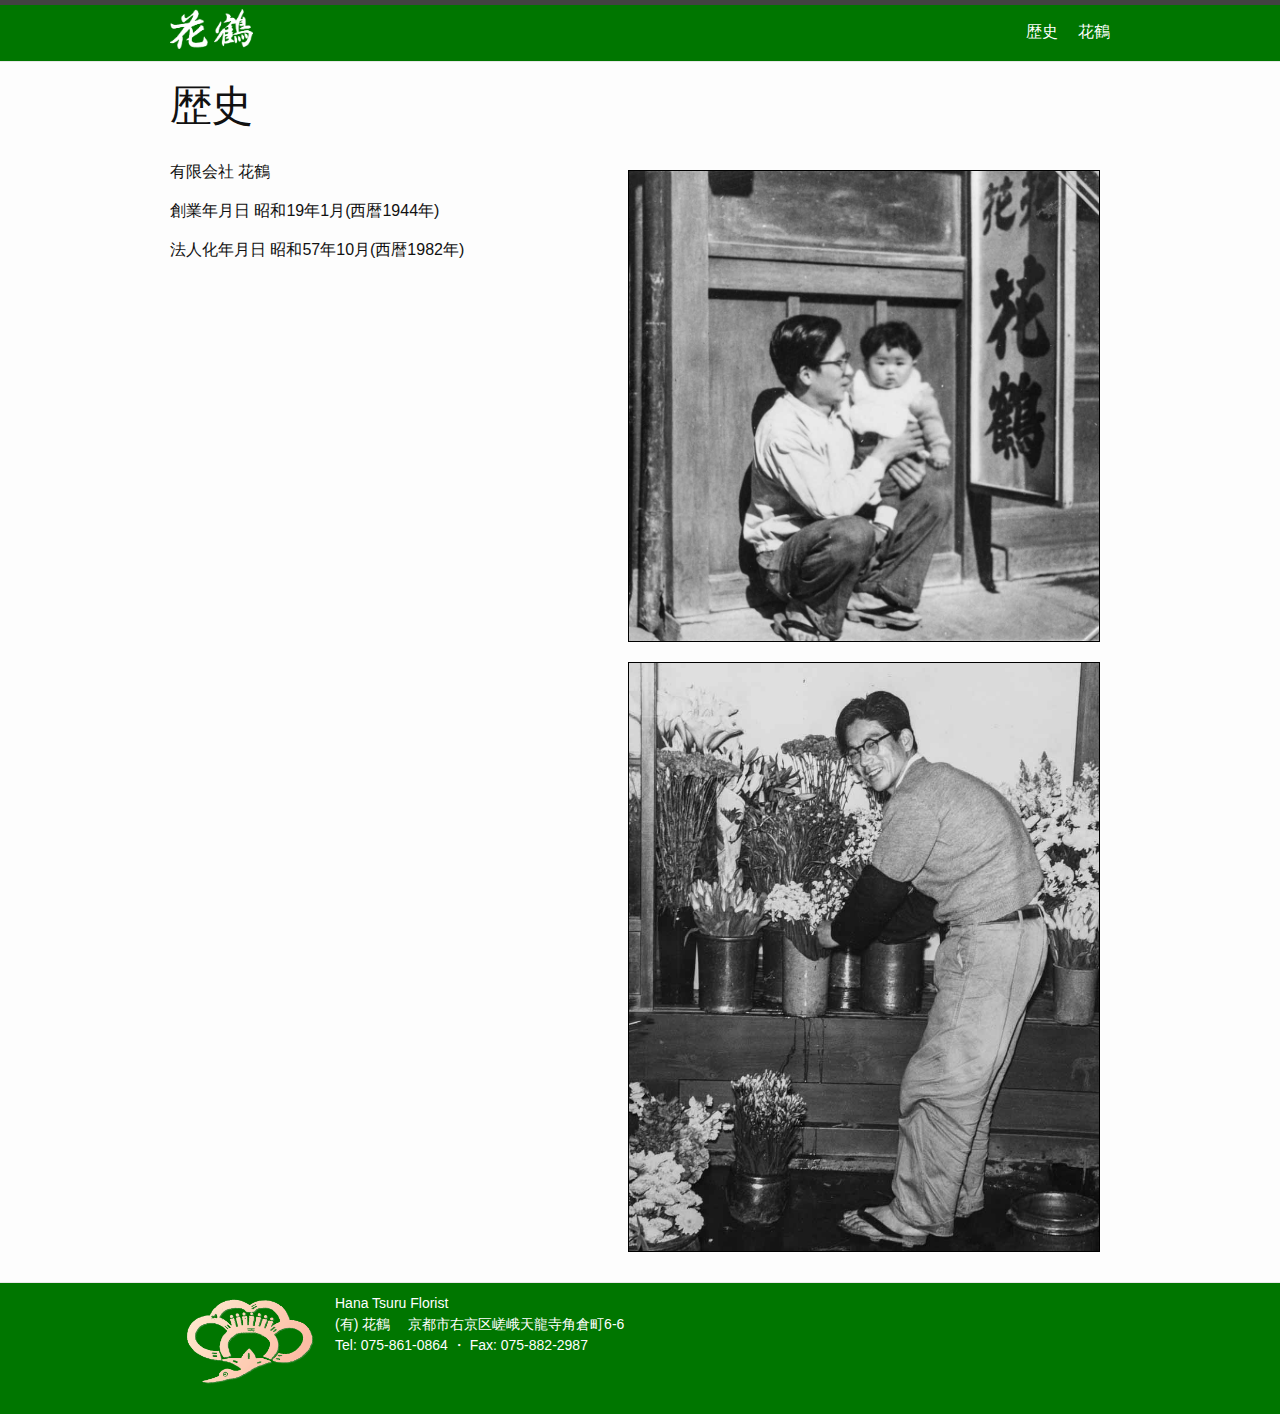
==== history/index.html @ 774fea0a "added text and history page" ====
<!DOCTYPE html>
<html lang="en"><head>
  <meta charset="utf-8">
  <meta http-equiv="X-UA-Compatible" content="IE=edge">
  <meta name="viewport" content="width=device-width, initial-scale=1"><!-- Begin Jekyll SEO tag v2.7.1 -->
<title>歴史 | 花鶴</title>
<meta name="generator" content="Jekyll v4.1.1" />
<meta property="og:title" content="歴史" />
<meta property="og:locale" content="en_US" />
<meta name="description" content="京都嵐山　花鶴　Hanatsuru Florist" />
<meta property="og:description" content="京都嵐山　花鶴　Hanatsuru Florist" />
<link rel="canonical" href="https://www.hanatsuru.co.jp/history/" />
<meta property="og:url" content="https://www.hanatsuru.co.jp/history/" />
<meta property="og:site_name" content="花鶴" />
<meta name="twitter:card" content="summary" />
<meta property="twitter:title" content="歴史" />
<script type="application/ld+json">
{"url":"https://www.hanatsuru.co.jp/history/","headline":"歴史","description":"京都嵐山　花鶴　Hanatsuru Florist","@type":"WebPage","@context":"https://schema.org"}</script>
<!-- End Jekyll SEO tag -->
<link rel="stylesheet" href="/assets/css/style.css"><link type="application/atom+xml" rel="alternate" href="https://www.hanatsuru.co.jp/feed.xml" title="花鶴" />
</head>
<body><header class="site-header">

  <div class="wrapper"><a class="site-title" rel="author" href="/"><img src="/assets/logos/hanatsuruwhite.png"/></a><nav class="site-nav">
        <input type="checkbox" id="nav-trigger" class="nav-trigger" />
        <label for="nav-trigger">
          <span class="menu-icon">
            <svg viewBox="0 0 18 15" width="18px" height="15px">
              <path d="M18,1.484c0,0.82-0.665,1.484-1.484,1.484H1.484C0.665,2.969,0,2.304,0,1.484l0,0C0,0.665,0.665,0,1.484,0 h15.032C17.335,0,18,0.665,18,1.484L18,1.484z M18,7.516C18,8.335,17.335,9,16.516,9H1.484C0.665,9,0,8.335,0,7.516l0,0 c0-0.82,0.665-1.484,1.484-1.484h15.032C17.335,6.031,18,6.696,18,7.516L18,7.516z M18,13.516C18,14.335,17.335,15,16.516,15H1.484 C0.665,15,0,14.335,0,13.516l0,0c0-0.82,0.665-1.483,1.484-1.483h15.032C17.335,12.031,18,12.695,18,13.516L18,13.516z"/>
            </svg>
          </span>
        </label>

        <div class="trigger"><a class="page-link" href="/history/">歴史</a><a class="page-link" href="/">花鶴</a></div>
      </nav></div>
</header>
<main class="page-content" aria-label="Content">
      <div class="wrapper">
        <article class="post">

  <header class="post-header">
    <h1 class="post-title">歴史</h1>
  </header>

  <div class="post-content">
    <p>
   <img src="/assets/images/2010_A7R09679.jpg" class="home-page-photos"/>  
    有限会社 花鶴</p>
<p>創業年月日 昭和19年1月(西暦1944年)</p>
<p>法人化年月日 昭和57年10月(西暦1982年)</p>
<br clear="all"/>
  <img src="/assets/images/2010_A7R09677.jpg" class="home-page-photos"/> 


  </div>

</article>

      </div>
    </main><footer class="site-footer">


  <div class="wrapper">

    <div class="footer-col-wrapper">
    
         <div class="footer-col">
        <!-- <img class="footer-logo" src="/assets/logos/hanatsuruwhite.png"/> -->
        <img class="footer-logo" src="/assets/logos/craneflowergradient.png"/>
             
             <p> 
        Hana Tsuru Florist <br/>
        (有) 花鶴　
        京都市右京区嵯峨天龍寺角倉町6-6
        <br/>
          Tel: 075-861-0864‬ ・ Fax: 075-882-2987
        </p>
      </div>
    </div>

    <div class="social-links"><ul class="social-media-list"></ul>
</div>

  </div>

</footer>
</body>

</html>
---- assets/css/style.css ----
.highlight .c { color: #998; font-style: italic; }

.highlight .err { color: #a61717; background-color: #e3d2d2; }

.highlight .k { font-weight: bold; }

.highlight .o { font-weight: bold; }

.highlight .cm { color: #998; font-style: italic; }

.highlight .cp { color: #999; font-weight: bold; }

.highlight .c1 { color: #998; font-style: italic; }

.highlight .cs { color: #999; font-weight: bold; font-style: italic; }

.highlight .gd { color: #000; background-color: #fdd; }

.highlight .gd .x { color: #000; background-color: #faa; }

.highlight .ge { font-style: italic; }

.highlight .gr { color: #a00; }

.highlight .gh { color: #999; }

.highlight .gi { color: #000; background-color: #dfd; }

.highlight .gi .x { color: #000; background-color: #afa; }

.highlight .go { color: #888; }

.highlight .gp { color: #555; }

.highlight .gs { font-weight: bold; }

.highlight .gu { color: #aaa; }

.highlight .gt { color: #a00; }

.highlight .kc { font-weight: bold; }

.highlight .kd { font-weight: bold; }

.highlight .kp { font-weight: bold; }

.highlight .kr { font-weight: bold; }

.highlight .kt { color: #458; font-weight: bold; }

.highlight .m { color: #099; }

.highlight .s { color: #d14; }

.highlight .na { color: #008080; }

.highlight .nb { color: #0086B3; }

.highlight .nc { color: #458; font-weight: bold; }

.highlight .no { color: #008080; }

.highlight .ni { color: #800080; }

.highlight .ne { color: #900; font-weight: bold; }

.highlight .nf { color: #900; font-weight: bold; }

.highlight .nn { color: #555; }

.highlight .nt { color: #000080; }

.highlight .nv { color: #008080; }

.highlight .ow { font-weight: bold; }

.highlight .w { color: #bbb; }

.highlight .mf { color: #099; }

.highlight .mh { color: #099; }

.highlight .mi { color: #099; }

.highlight .mo { color: #099; }

.highlight .sb { color: #d14; }

.highlight .sc { color: #d14; }

.highlight .sd { color: #d14; }

.highlight .s2 { color: #d14; }

.highlight .se { color: #d14; }

.highlight .sh { color: #d14; }

.highlight .si { color: #d14; }

.highlight .sx { color: #d14; }

.highlight .sr { color: #009926; }

.highlight .s1 { color: #d14; }

.highlight .ss { color: #990073; }

.highlight .bp { color: #999; }

.highlight .vc { color: #008080; }

.highlight .vg { color: #008080; }

.highlight .vi { color: #008080; }

.highlight .il { color: #099; }

html { font-size: 16px; }

/** Reset some basic elements */
body, h1, h2, h3, h4, h5, h6, p, blockquote, pre, hr, dl, dd, ol, ul, figure { margin: 0; padding: 0; }

/** Basic styling */
body { font: 400 16px/1.5 -apple-system, BlinkMacSystemFont, "Segoe UI", "Segoe UI Symbol", "Segoe UI Emoji", "Apple Color Emoji", Roboto, Helvetica, Arial, sans-serif; color: #111111; background-color: #fdfdfd; -webkit-text-size-adjust: 100%; -webkit-font-feature-settings: "kern" 1; -moz-font-feature-settings: "kern" 1; -o-font-feature-settings: "kern" 1; font-feature-settings: "kern" 1; font-kerning: normal; display: flex; min-height: 100vh; flex-direction: column; overflow-wrap: break-word; }

/** Set `margin-bottom` to maintain vertical rhythm */
h1, h2, h3, h4, h5, h6, p, blockquote, pre, ul, ol, dl, figure, .highlight { margin-bottom: 15px; }

hr { margin-top: 30px; margin-bottom: 30px; }

/** `main` element */
main { display: block; /* Default value of `display` of `main` element is 'inline' in IE 11. */ }

/** Images */
img { max-width: 100%; vertical-align: middle; }

/** Figures */
figure > img { display: block; }

figcaption { font-size: 14px; }

/** Lists */
ul, ol { margin-left: 30px; }

li > ul, li > ol { margin-bottom: 0; }

/** Headings */
h1, h2, h3, h4, h5, h6 { font-weight: 400; }

/** Links */
a { color: #2a7ae2; text-decoration: none; }

a:visited { color: #1756a9; }

a:hover { color: #111111; text-decoration: underline; }

.social-media-list a:hover, .pagination a:hover { text-decoration: none; }

.social-media-list a:hover .username, .pagination a:hover .username { text-decoration: underline; }

/** Blockquotes */
blockquote { color: #828282; border-left: 4px solid #e8e8e8; padding-left: 15px; font-size: 1.125rem; font-style: italic; }

blockquote > :last-child { margin-bottom: 0; }

blockquote i, blockquote em { font-style: normal; }

/** Code formatting */
pre, code { font-family: "Menlo", "Inconsolata", "Consolas", "Roboto Mono", "Ubuntu Mono", "Liberation Mono", "Courier New", monospace; font-size: 0.9375em; border: 1px solid #e8e8e8; border-radius: 3px; background-color: #eeeeff; }

code { padding: 1px 5px; }

pre { padding: 8px 12px; overflow-x: auto; }

pre > code { border: 0; padding-right: 0; padding-left: 0; }

.highlight { border-radius: 3px; background: #eeeeff; }

.highlighter-rouge .highlight { background: #eeeeff; }

/** Wrapper */
.wrapper { max-width: calc(800px - (30px)); margin-right: auto; margin-left: auto; padding-right: 15px; padding-left: 15px; }

@media screen and (min-width: 800px) { .wrapper { max-width: calc(800px - (30px * 2)); padding-right: 30px; padding-left: 30px; } }

/** Clearfix */
.wrapper:after { content: ""; display: table; clear: both; }

/** Icons */
.orange { color: #f66a0a; }

.grey { color: #828282; }

.svg-icon { width: 16px; height: 16px; display: inline-block; fill: currentColor; padding: 5px 3px 2px 5px; vertical-align: text-bottom; }

/** Tables */
table { margin-bottom: 30px; width: 100%; text-align: left; color: #3f3f3f; border-collapse: collapse; border: 1px solid #e8e8e8; }

table tr:nth-child(even) { background-color: #f7f7f7; }

table th, table td { padding: 10px 15px; }

table th { background-color: #f0f0f0; border: 1px solid #e0e0e0; }

table td { border: 1px solid #e8e8e8; }

@media screen and (max-width: 800px) { table { display: block; overflow-x: auto; -webkit-overflow-scrolling: touch; -ms-overflow-style: -ms-autohiding-scrollbar; } }

/** Site header */
.site-header { border-top: 5px solid #424242; border-bottom: 1px solid #e8e8e8; min-height: 55.95px; line-height: 54px; position: relative; }

.site-title { font-size: 1.625rem; font-weight: 300; letter-spacing: -1px; margin-bottom: 0; float: left; }

@media screen and (max-width: 600px) { .site-title { padding-right: 45px; } }

.site-title, .site-title:visited { color: #424242; }

.site-nav { position: absolute; top: 9px; right: 15px; background-color: #fdfdfd; border: 1px solid #e8e8e8; border-radius: 5px; text-align: right; }

.site-nav .nav-trigger { display: none; }

.site-nav .menu-icon { float: right; width: 36px; height: 26px; line-height: 0; padding-top: 10px; text-align: center; }

.site-nav .menu-icon > svg path { fill: #424242; }

.site-nav label[for="nav-trigger"] { display: block; float: right; width: 36px; height: 36px; z-index: 2; cursor: pointer; }

.site-nav input ~ .trigger { clear: both; display: none; }

.site-nav input:checked ~ .trigger { display: block; padding-bottom: 5px; }

.site-nav .page-link { color: #111111; line-height: 1.5; display: block; padding: 5px 10px; margin-left: 20px; }

.site-nav .page-link:not(:last-child) { margin-right: 0; }

@media screen and (min-width: 600px) { .site-nav { position: static; float: right; border: none; background-color: inherit; } .site-nav label[for="nav-trigger"] { display: none; } .site-nav .menu-icon { display: none; } .site-nav input ~ .trigger { display: block; } .site-nav .page-link { display: inline; padding: 0; margin-left: auto; } .site-nav .page-link:not(:last-child) { margin-right: 20px; } }

/** Site footer */
.site-footer { border-top: 1px solid #e8e8e8; padding: 30px 0; }

.footer-heading { font-size: 1.125rem; margin-bottom: 15px; }

.feed-subscribe .svg-icon { padding: 5px 5px 2px 0; }

.contact-list, .social-media-list, .pagination { list-style: none; margin-left: 0; }

.footer-col-wrapper, .social-links { font-size: 0.9375rem; color: #828282; }

.footer-col { margin-bottom: 15px; }

.footer-col-1, .footer-col-2 { width: calc(50% - (30px / 2)); }

.footer-col-3 { width: calc(100% - (30px / 2)); }

@media screen and (min-width: 800px) { .footer-col-1 { width: calc(35% - (30px / 2)); } .footer-col-2 { width: calc(20% - (30px / 2)); } .footer-col-3 { width: calc(45% - (30px / 2)); } }

@media screen and (min-width: 600px) { .footer-col-wrapper { display: flex; } .footer-col { width: calc(100% - (30px / 2)); padding: 0 15px; } .footer-col:first-child { padding-right: 15px; padding-left: 0; } .footer-col:last-child { padding-right: 0; padding-left: 15px; } }

/** Page content */
.page-content { padding: 30px 0; flex: 1 0 auto; }

.page-heading { font-size: 2rem; }

.post-list-heading { font-size: 1.75rem; }

.post-list { margin-left: 0; list-style: none; }

.post-list > li { margin-bottom: 30px; }

.post-meta { font-size: 14px; color: #828282; }

.post-link { display: block; font-size: 1.5rem; }

/** Posts */
.post-header { margin-bottom: 30px; }

.post-title, .post-content h1 { font-size: 2.625rem; letter-spacing: -1px; line-height: 1.15; }

@media screen and (min-width: 800px) { .post-title, .post-content h1 { font-size: 2.625rem; } }

.post-content { margin-bottom: 30px; }

.post-content h1, .post-content h2, .post-content h3 { margin-top: 60px; }

.post-content h4, .post-content h5, .post-content h6 { margin-top: 30px; }

.post-content h2 { font-size: 1.75rem; }

@media screen and (min-width: 800px) { .post-content h2 { font-size: 2rem; } }

.post-content h3 { font-size: 1.375rem; }

@media screen and (min-width: 800px) { .post-content h3 { font-size: 1.625rem; } }

.post-content h4 { font-size: 1.25rem; }

.post-content h5 { font-size: 1.125rem; }

.post-content h6 { font-size: 1.0625rem; }

.social-media-list, .pagination { display: table; margin: 0 auto; }

.social-media-list li, .pagination li { float: left; margin: 5px 10px 5px 0; }

.social-media-list li:last-of-type, .pagination li:last-of-type { margin-right: 0; }

.social-media-list li a, .pagination li a { display: block; padding: 7.5px; border: 1px solid #e8e8e8; }

.social-media-list li a:hover, .pagination li a:hover { border-color: #dbdbdb; }

/** Pagination navbar */
.pagination { margin-bottom: 30px; }

.pagination li a, .pagination li div { min-width: 41px; text-align: center; box-sizing: border-box; }

.pagination li div { display: block; padding: 7.5px; border: 1px solid transparent; }

.pagination li div.pager-edge { color: #e8e8e8; border: 1px dashed; }

/** Grid helpers */
@media screen and (min-width: 800px) { .one-half { width: calc(50% - (30px / 2)); } }

h2 { font-weight: 600; }

.wrapper { max-width: calc(1000px - (30px * 2)); padding-right: 20px; padding-left: 20px; }

.site-header, .site-footer { background-color: #007600; color: white; }

.site-footer { padding: 10px 0; }

.site-header a.page-link { color: white; }

.site-title img { height: 40px; margin-top: -10px; }

.page-content { padding: 20px 0; }

.footer-col { color: white; margin-bottom: 0; }

.footer-col p { font-size: .875rem; }

.footer-logo { width: 20%; max-width: 130px; float: left; margin: 5px 20px 20px 0; }

.home img { border: 1px solid black; }

.home-page-photos { width: 50%; border: 1px black solid; margin: 10px; float: right; }

/* 400px to matchup with Google Map */
@media (max-width: 500px) { .home-page-photos { width: 98%; border: 1px black solid; margin: 10px 0; float: none; } }

/*# sourceMappingURL=style.css.map */
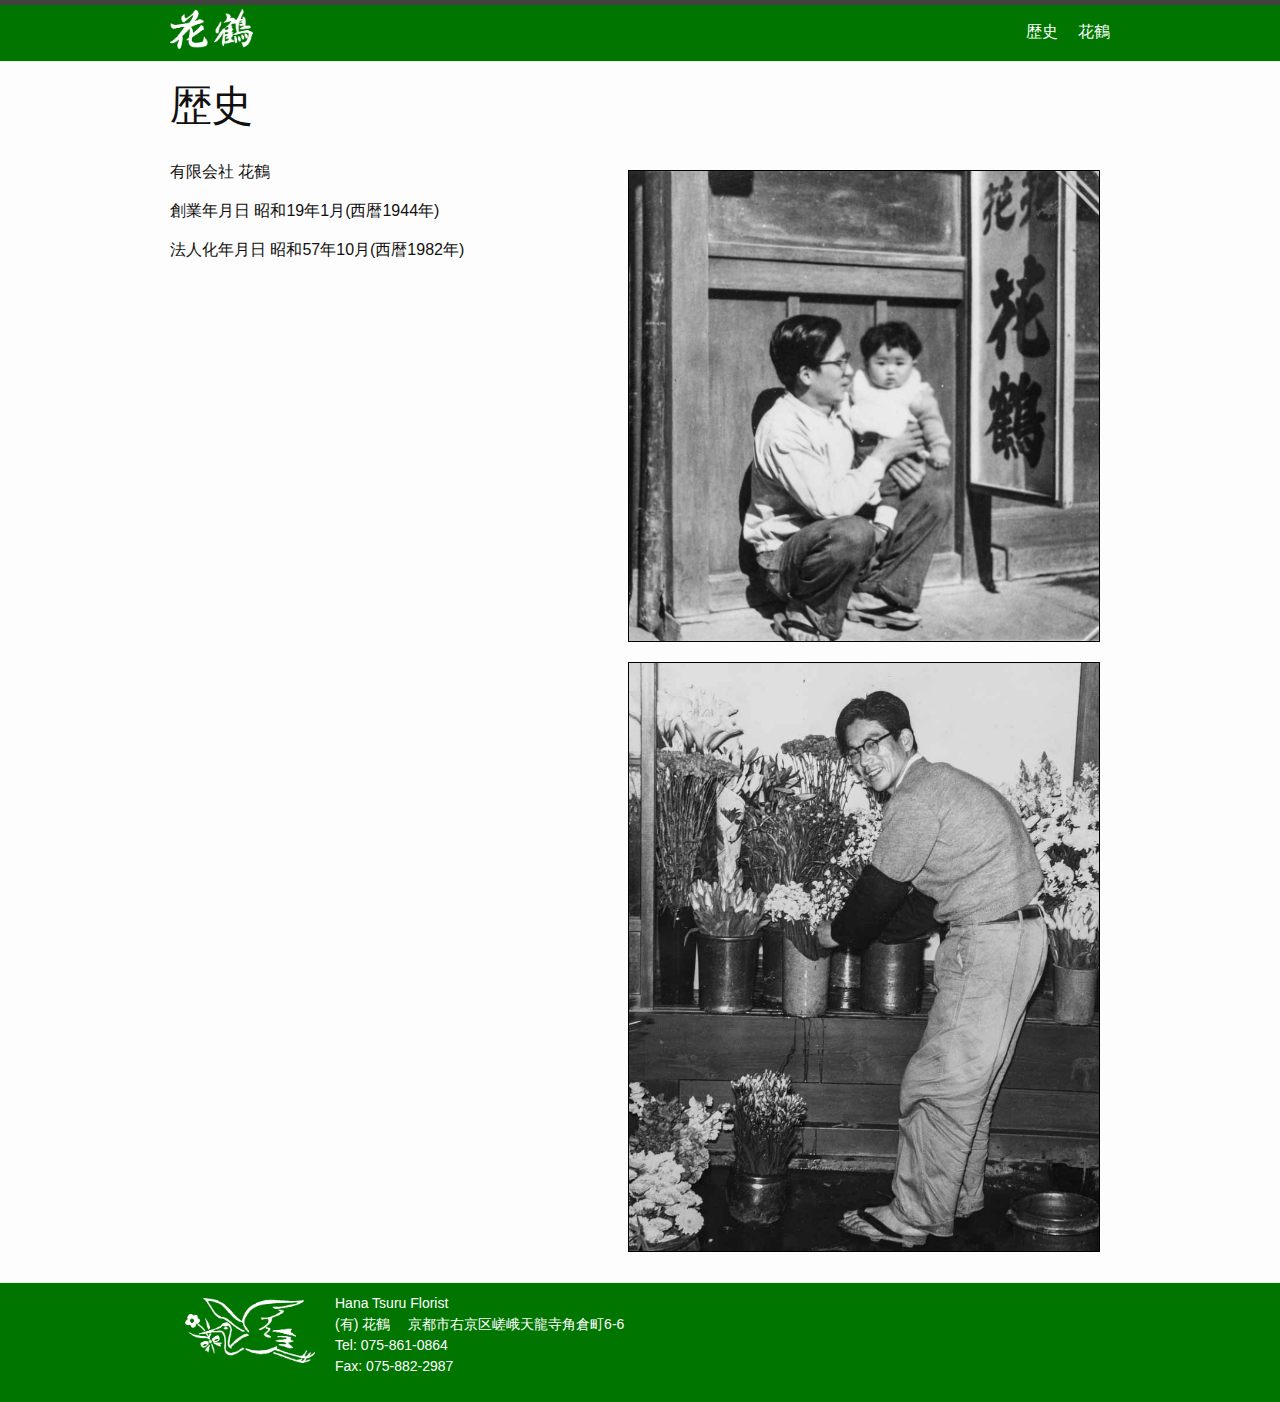
==== commit f0eb1b56: "small update" ====
--- a/history/index.html
+++ b/history/index.html
@@ -66,14 +66,15 @@
     
          <div class="footer-col">
         <!-- <img class="footer-logo" src="/assets/logos/hanatsuruwhite.png"/> -->
-        <img class="footer-logo" src="/assets/logos/craneflowergradient.png"/>
+        <img class="footer-logo" src="/assets/logos/cranewhite.png"/>
              
              <p> 
         Hana Tsuru Florist <br/>
         (有) 花鶴　
         京都市右京区嵯峨天龍寺角倉町6-6
         <br/>
-          Tel: 075-861-0864‬ ・ Fax: 075-882-2987
+          Tel: 075-861-0864‬ <br/>
+                 Fax: 075-882-2987
         </p>
       </div>
     </div>
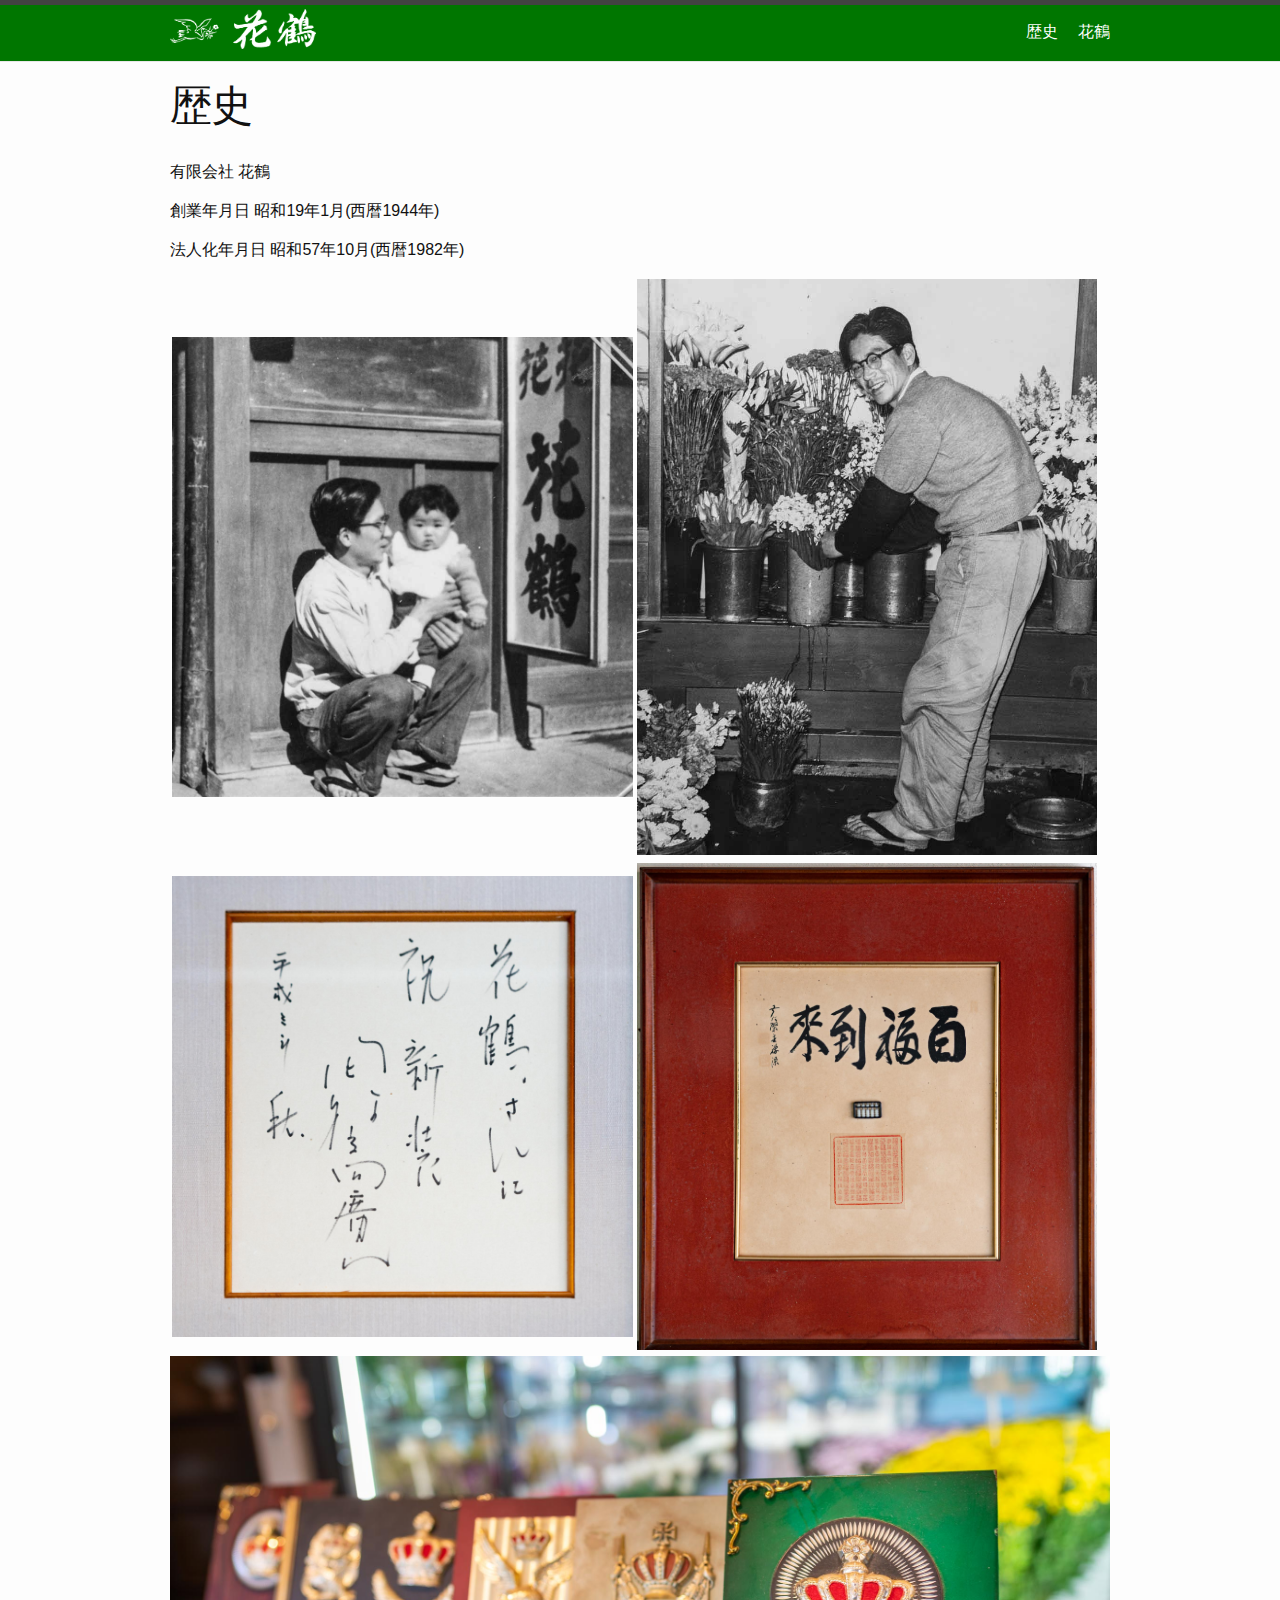
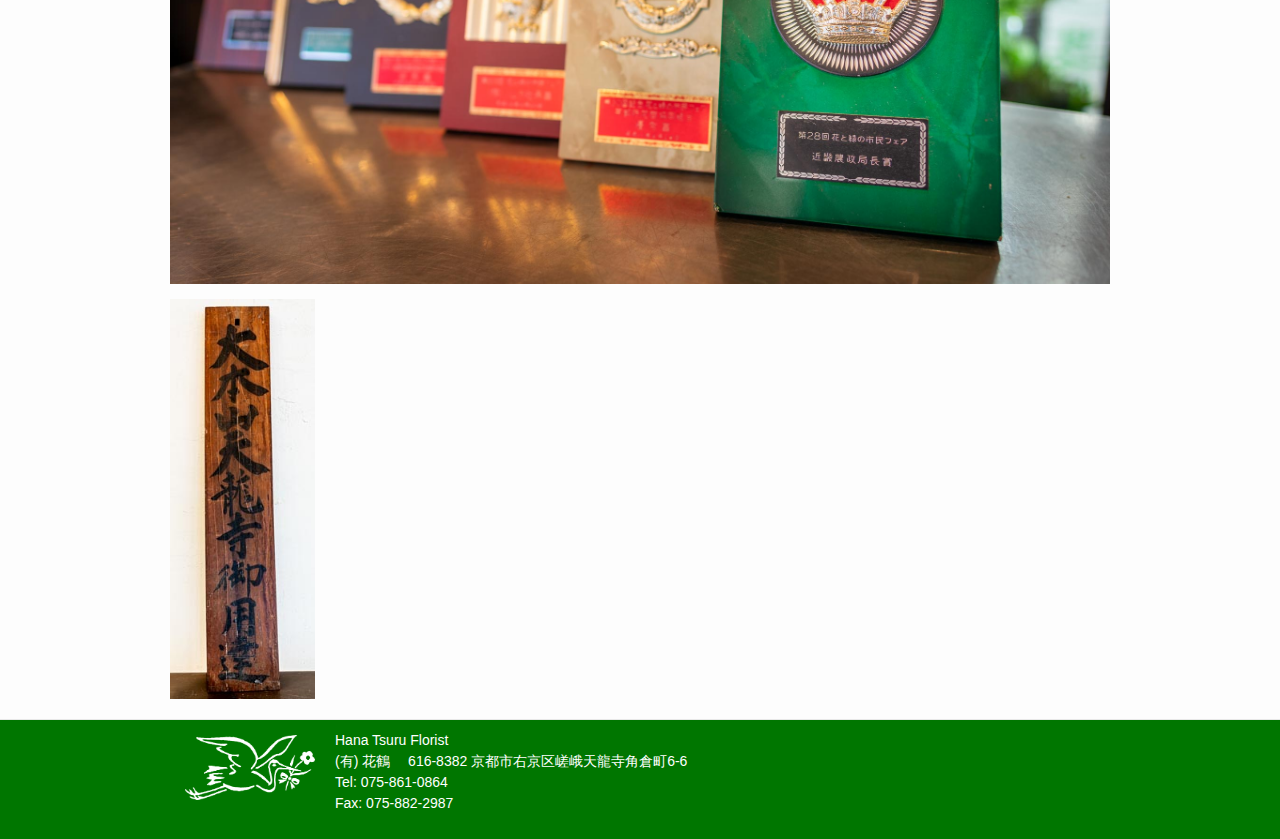
==== commit d679f92d: "More changes" ====
--- a/history/index.html
+++ b/history/index.html
@@ -21,7 +21,7 @@
 </head>
 <body><header class="site-header">
 
-  <div class="wrapper"><a class="site-title" rel="author" href="/"><img src="/assets/logos/hanatsuruwhite.png"/></a><nav class="site-nav">
+  <div class="wrapper"><a class="site-title" rel="author" href="/"><img src="/assets/logos/hanatsurucombi_logo.png"/></a><nav class="site-nav">
         <input type="checkbox" id="nav-trigger" class="nav-trigger" />
         <label for="nav-trigger">
           <span class="menu-icon">
@@ -43,14 +43,22 @@
   </header>
 
   <div class="post-content">
-    <p>
-   <img src="/assets/images/2010_A7R09679.jpg" class="home-page-photos"/>  
-    有限会社 花鶴</p>
+    <p>有限会社 花鶴</p>
 <p>創業年月日 昭和19年1月(西暦1944年)</p>
 <p>法人化年月日 昭和57年10月(西暦1982年)</p>
-<br clear="all"/>
-  <img src="/assets/images/2010_A7R09677.jpg" class="home-page-photos"/> 
+<div class="home-page-gallery">
+<img class="gallery-image" src="/assets/images/2010_A7R09679.jpg"/>
+<img class="gallery-image" src="/assets/images/2010_A7R09677.jpg"/>
+</div>
 
+<div class="home-page-gallery">
+<img class="gallery-image" src="/assets/images/2010_A7R00109.jpg"/>
+<img class="gallery-image" src="/assets/images/2010_A7R00125.jpg"/>
+</div>
+
+<p><img src="/assets/images/2010_A7R00118.jpg"/></p>
+
+<p><img class="small-photos" src="/assets/images/2010_A7R00122.jpg"/></p>
 
   </div>
 
@@ -66,12 +74,12 @@
     
          <div class="footer-col">
         <!-- <img class="footer-logo" src="/assets/logos/hanatsuruwhite.png"/> -->
-        <img class="footer-logo" src="/assets/logos/cranewhite.png"/>
+        <img class="footer-logo" src="/assets/logos/cranewhite_flip.png"/>
              
              <p> 
         Hana Tsuru Florist <br/>
         (有) 花鶴　
-        京都市右京区嵯峨天龍寺角倉町6-6
+        616-8382 京都市右京区嵯峨天龍寺角倉町6-6
         <br/>
           Tel: 075-861-0864‬ <br/>
                  Fax: 075-882-2987
--- a/assets/css/style.css
+++ b/assets/css/style.css
@@ -321,7 +321,7 @@
 /** Grid helpers */
 @media screen and (min-width: 800px) { .one-half { width: calc(50% - (30px / 2)); } }
 
-h2 { font-weight: 600; }
+h2 { font-weight: 600; margin-top: 4px; }
 
 .wrapper { max-width: calc(1000px - (30px * 2)); padding-right: 20px; padding-left: 20px; }
 
@@ -345,7 +345,16 @@
 
 .home-page-photos { width: 50%; border: 1px black solid; margin: 10px; float: right; }
 
+.small-photos { float: left; max-height: 400px; }
+
+.home-page-gallery { display: flex; align-items: center; margin: 4px 0; }
+
+.gallery-image { width: 49%; margin: 2px; }
+
+/* 600px for the hamburger menu */
+@media (max-width: 599px) { .page-link { color: #007600 !important; } }
+
 /* 400px to matchup with Google Map */
-@media (max-width: 500px) { .home-page-photos { width: 98%; border: 1px black solid; margin: 10px 0; float: none; } }
+@media (max-width: 500px) { .home-page-photos { width: 98%; border: 1px black solid; margin: 10px 0; float: none; } .home-page-gallery { flex-wrap: wrap; } .gallery-image { width: 100%; margin: 2px; } }
 
 /*# sourceMappingURL=style.css.map */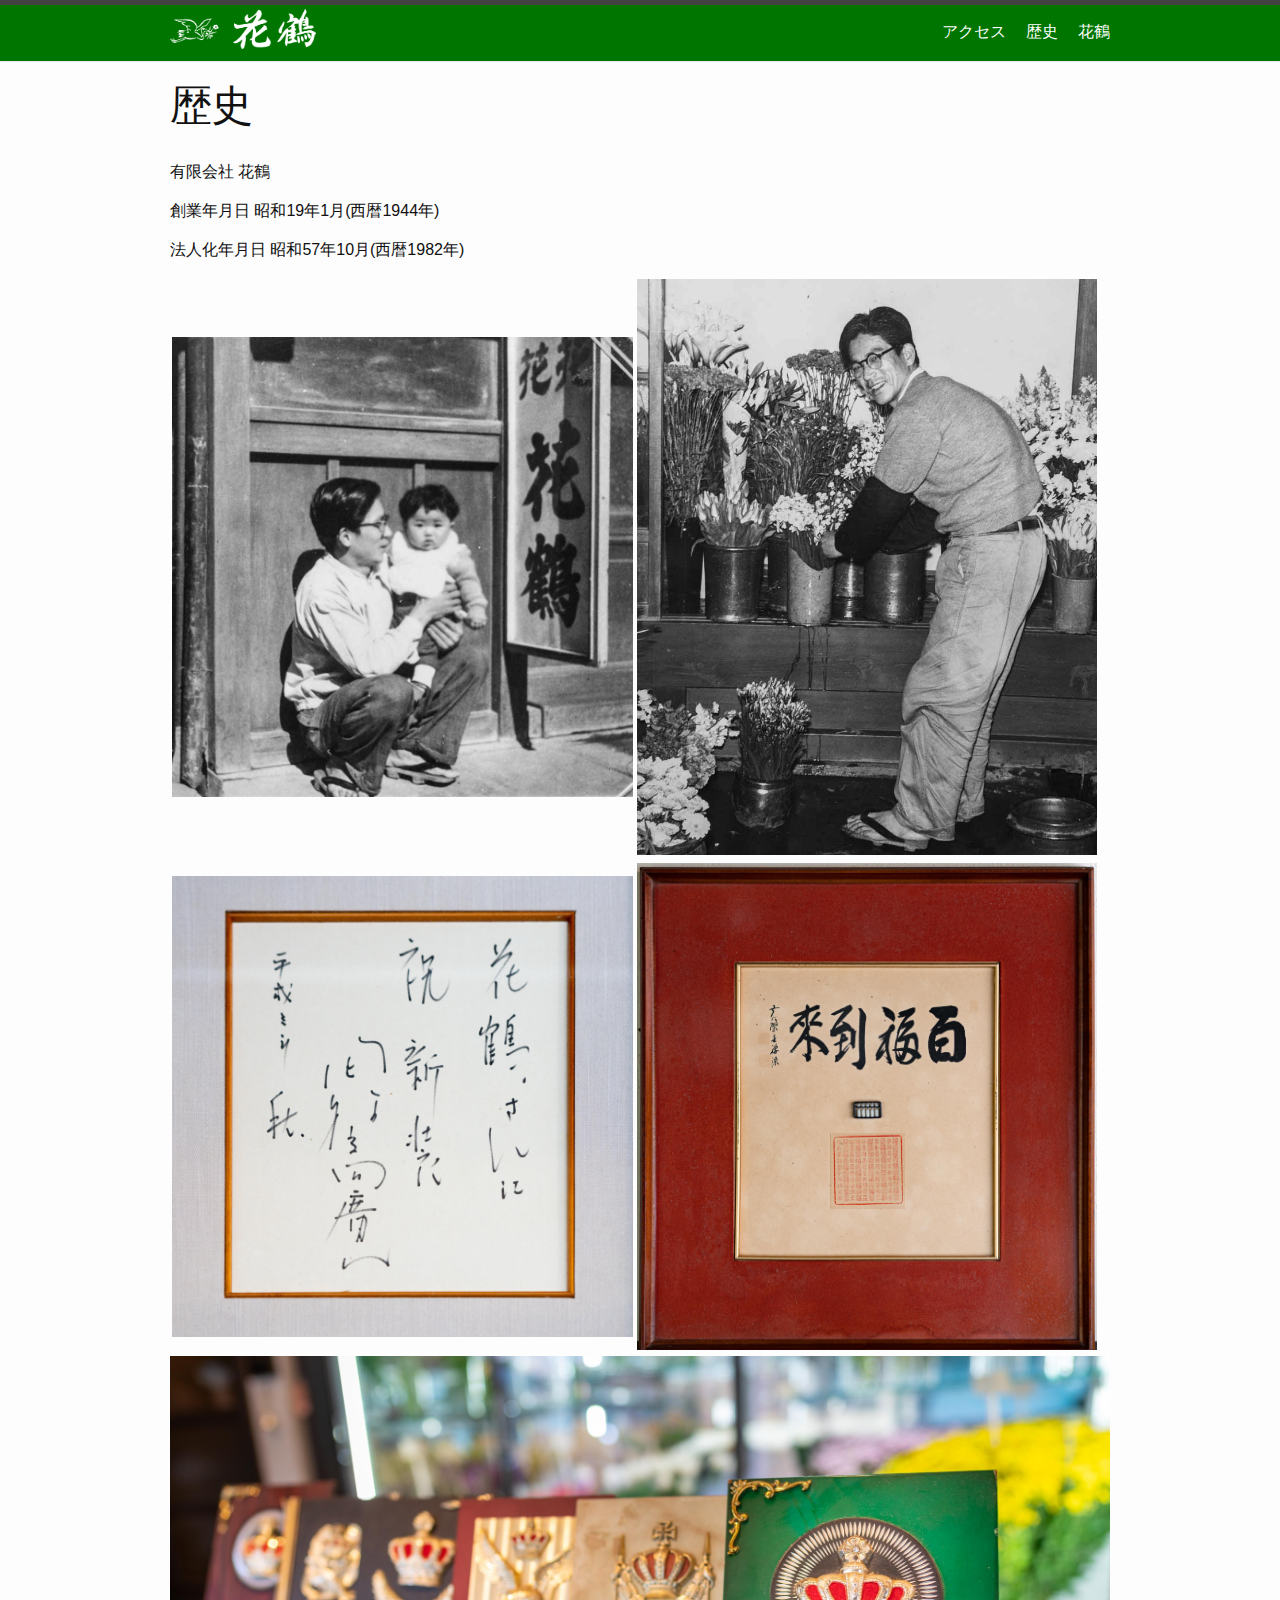
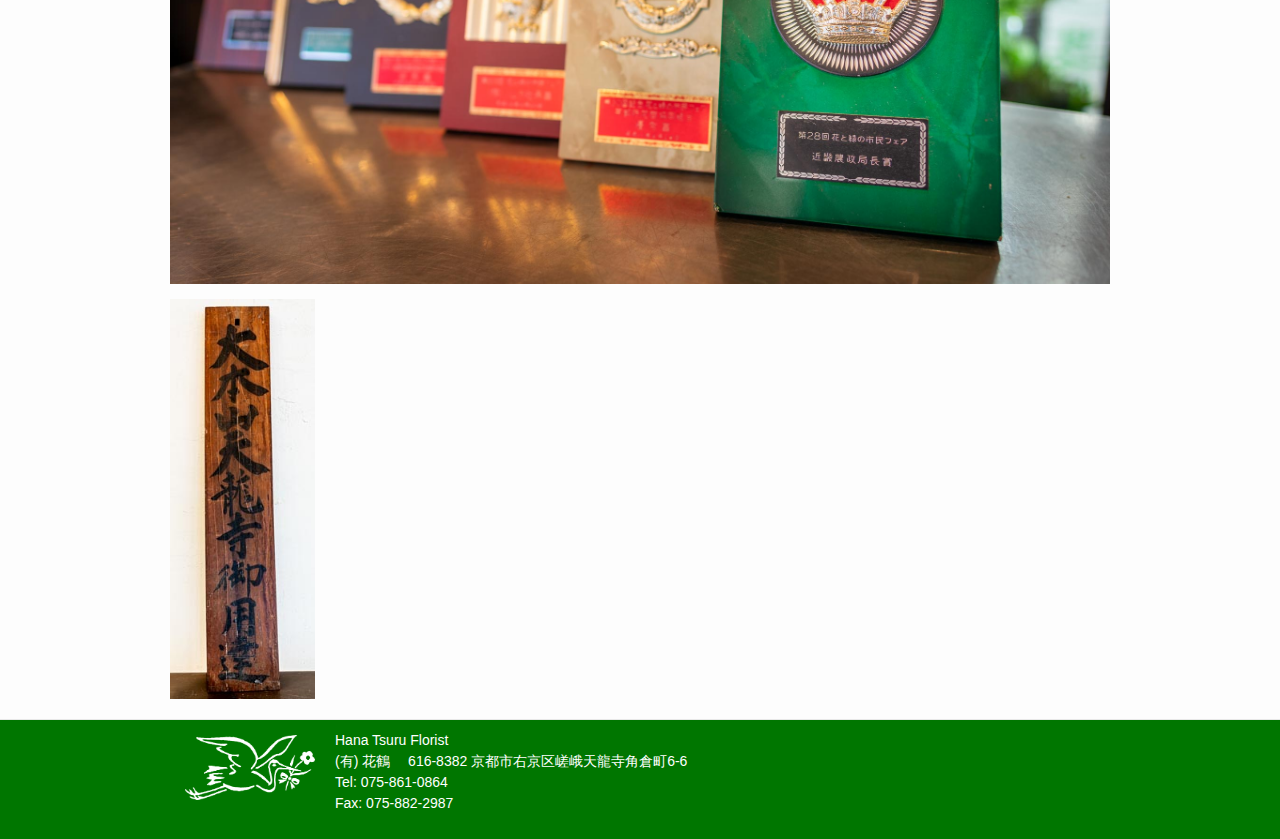
==== commit 4ba376c9: "update" ====
--- a/history/index.html
+++ b/history/index.html
@@ -31,7 +31,8 @@
           </span>
         </label>
 
-        <div class="trigger"><a class="page-link" href="/history/">歴史</a><a class="page-link" href="/">花鶴</a></div>
+        <div class="trigger">
+            <a class="page-link" href="/#access">アクセス</a><a class="page-link" href="/history/">歴史</a><a class="page-link" href="/">花鶴</a></div>
       </nav></div>
 </header>
 <main class="page-content" aria-label="Content">
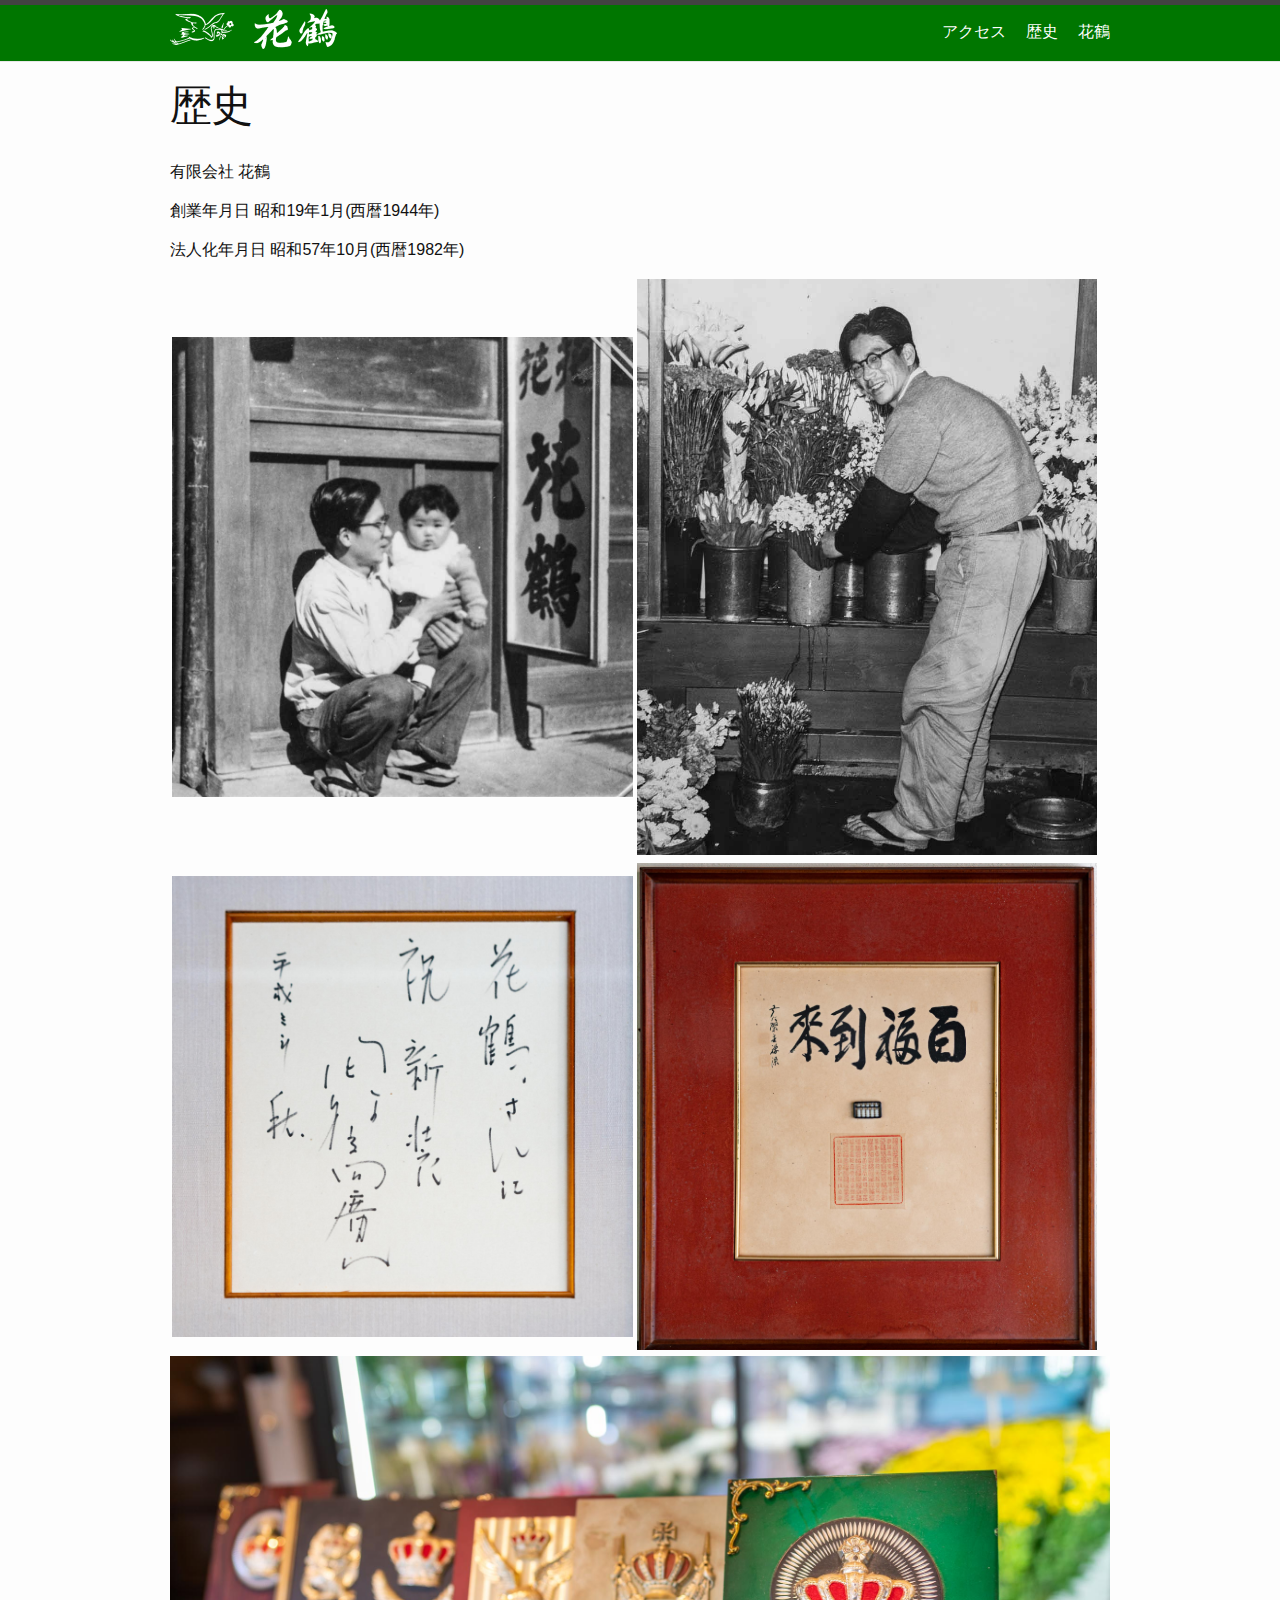
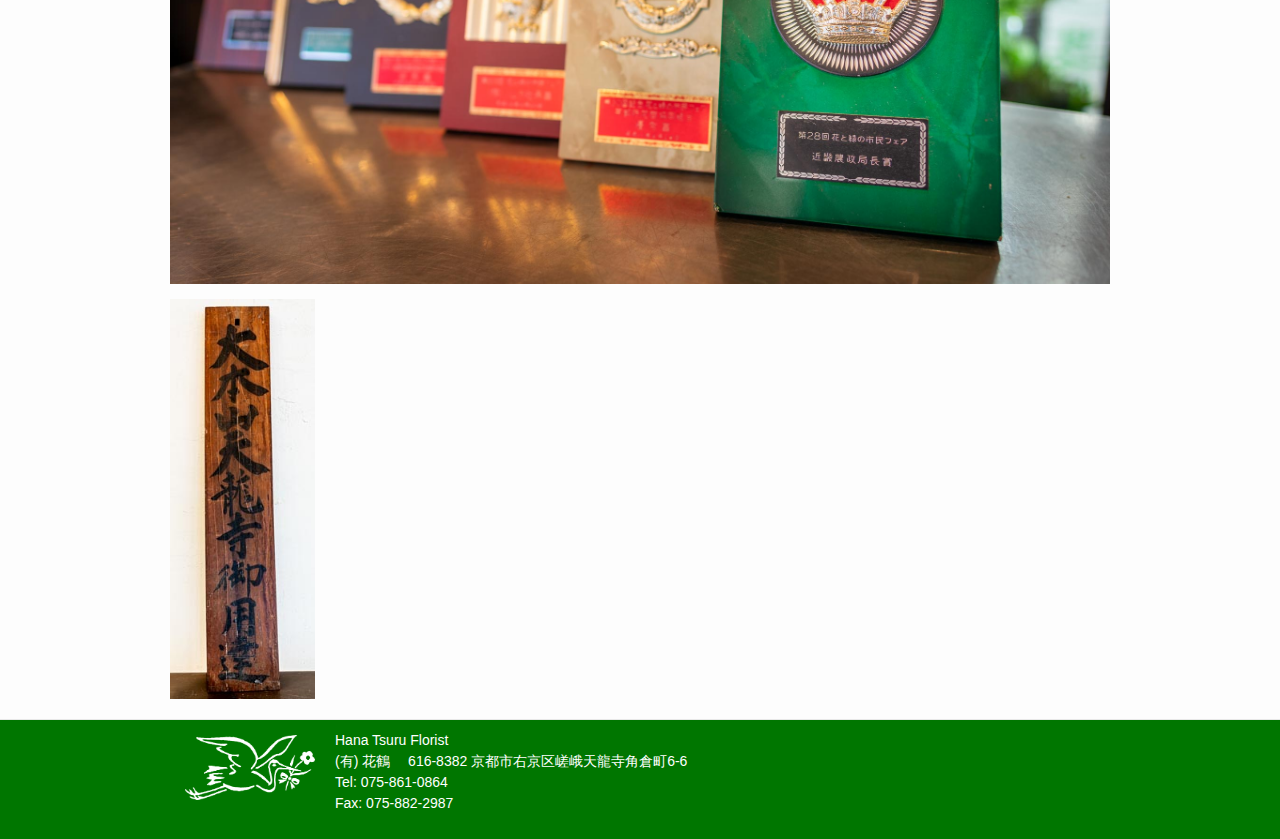
==== commit 36941a21: "update" ====
--- a/history/index.html
+++ b/history/index.html
@@ -9,19 +9,19 @@
 <meta property="og:locale" content="en_US" />
 <meta name="description" content="京都嵐山　花鶴　Hanatsuru Florist" />
 <meta property="og:description" content="京都嵐山　花鶴　Hanatsuru Florist" />
-<link rel="canonical" href="https://www.hanatsuru.co.jp/history/" />
-<meta property="og:url" content="https://www.hanatsuru.co.jp/history/" />
+<link rel="canonical" href="http://localhost:4000/history/" />
+<meta property="og:url" content="http://localhost:4000/history/" />
 <meta property="og:site_name" content="花鶴" />
 <meta name="twitter:card" content="summary" />
 <meta property="twitter:title" content="歴史" />
 <script type="application/ld+json">
-{"url":"https://www.hanatsuru.co.jp/history/","headline":"歴史","description":"京都嵐山　花鶴　Hanatsuru Florist","@type":"WebPage","@context":"https://schema.org"}</script>
+{"url":"http://localhost:4000/history/","headline":"歴史","description":"京都嵐山　花鶴　Hanatsuru Florist","@type":"WebPage","@context":"https://schema.org"}</script>
 <!-- End Jekyll SEO tag -->
-<link rel="stylesheet" href="/assets/css/style.css"><link type="application/atom+xml" rel="alternate" href="https://www.hanatsuru.co.jp/feed.xml" title="花鶴" />
+<link rel="stylesheet" href="/assets/css/style.css"><link type="application/atom+xml" rel="alternate" href="http://localhost:4000/feed.xml" title="花鶴" />
 </head>
 <body><header class="site-header">
 
-  <div class="wrapper"><a class="site-title" rel="author" href="/"><img src="/assets/logos/hanatsurucombi_logo.png"/></a><nav class="site-nav">
+  <div class="wrapper"><a class="site-title" rel="author" href="/"><img src="/assets/logos/hanatsurucombi_logo2.png"/></a><nav class="site-nav">
         <input type="checkbox" id="nav-trigger" class="nav-trigger" />
         <label for="nav-trigger">
           <span class="menu-icon">
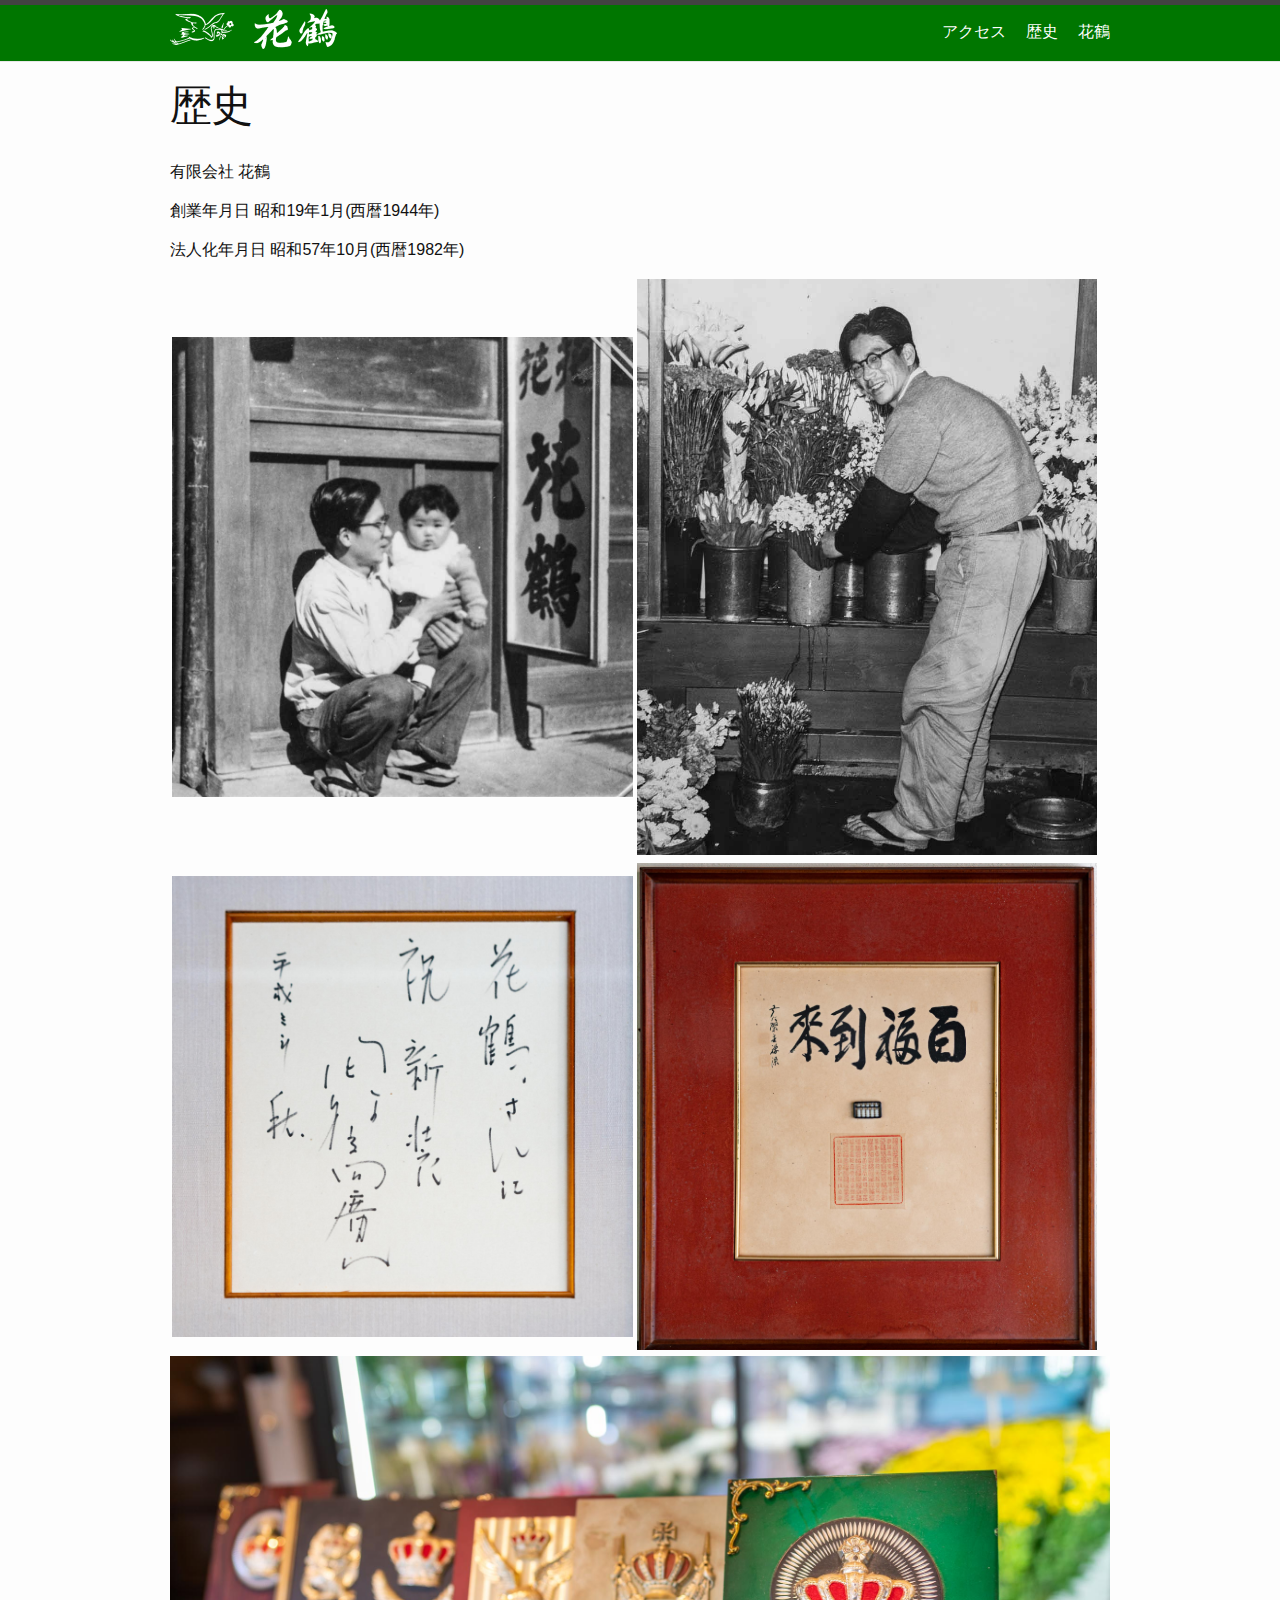
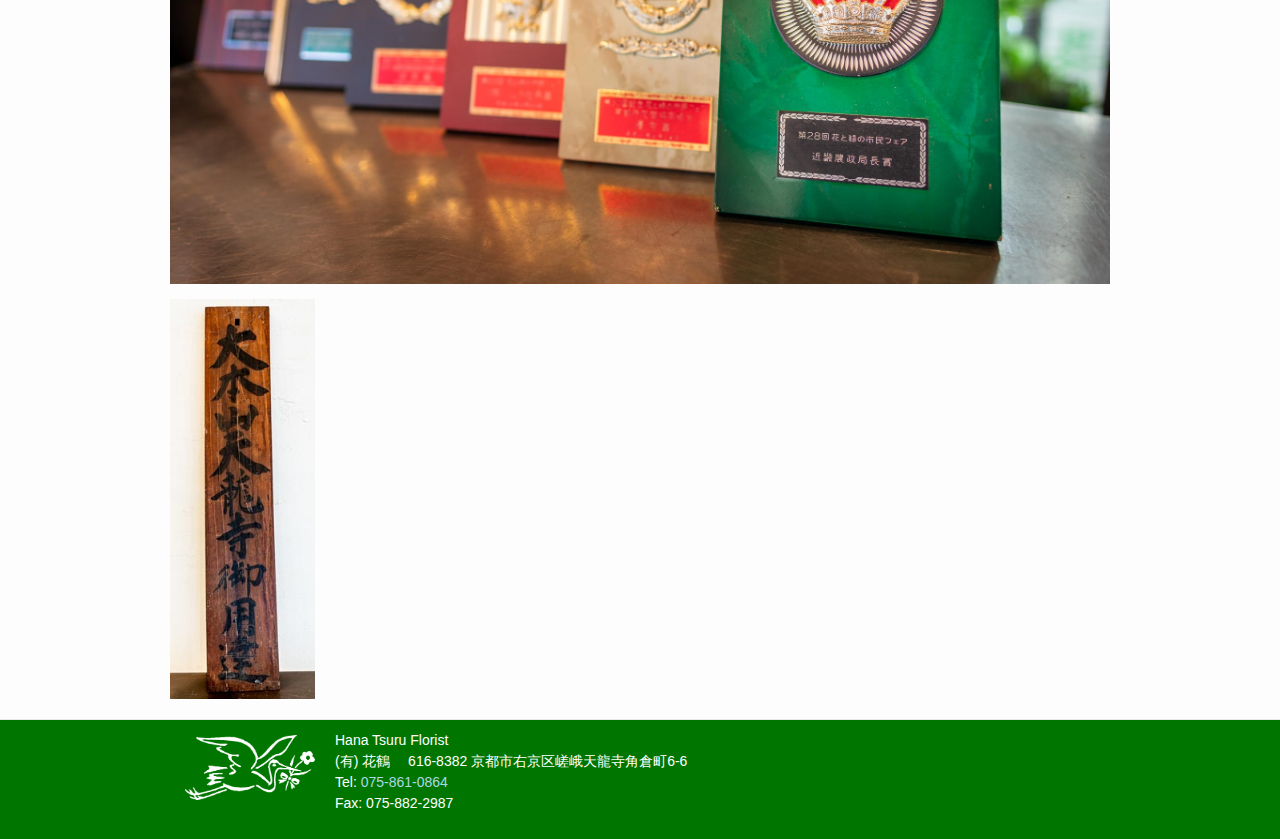
==== commit 593f685b: "<a tel> fixed?" ====
--- a/history/index.html
+++ b/history/index.html
@@ -9,15 +9,17 @@
 <meta property="og:locale" content="en_US" />
 <meta name="description" content="京都嵐山　花鶴　Hanatsuru Florist" />
 <meta property="og:description" content="京都嵐山　花鶴　Hanatsuru Florist" />
-<link rel="canonical" href="http://localhost:4000/history/" />
-<meta property="og:url" content="http://localhost:4000/history/" />
+<link rel="canonical" href="https://www.hanatsuru.co.jp/history/" />
+<meta property="og:url" content="https://www.hanatsuru.co.jp/history/" />
 <meta property="og:site_name" content="花鶴" />
 <meta name="twitter:card" content="summary" />
 <meta property="twitter:title" content="歴史" />
 <script type="application/ld+json">
-{"url":"http://localhost:4000/history/","headline":"歴史","description":"京都嵐山　花鶴　Hanatsuru Florist","@type":"WebPage","@context":"https://schema.org"}</script>
+{"url":"https://www.hanatsuru.co.jp/history/","headline":"歴史","description":"京都嵐山　花鶴　Hanatsuru Florist","@type":"WebPage","@context":"https://schema.org"}</script>
 <!-- End Jekyll SEO tag -->
-<link rel="stylesheet" href="/assets/css/style.css"><link type="application/atom+xml" rel="alternate" href="http://localhost:4000/feed.xml" title="花鶴" />
+<link rel="stylesheet" href="/assets/css/style.css"><link type="application/atom+xml" rel="alternate" href="https://www.hanatsuru.co.jp/feed.xml" title="花鶴" /><meta name="format-detection" content="telephone=no">
+
+  
 </head>
 <body><header class="site-header">
 
@@ -82,7 +84,7 @@
         (有) 花鶴　
         616-8382 京都市右京区嵯峨天龍寺角倉町6-6
         <br/>
-          Tel: 075-861-0864‬ <br/>
+                 Tel: <a href="tel:075-861-0864">075-861-0864‬</a> <br/>
                  Fax: 075-882-2987
         </p>
       </div>
--- a/assets/css/style.css
+++ b/assets/css/style.css
@@ -329,6 +329,8 @@
 
 .site-footer { padding: 10px 0; }
 
+.site-footer a { color: lightblue; }
+
 .site-header a.page-link { color: white; }
 
 .site-title img { height: 40px; margin-top: -10px; }
